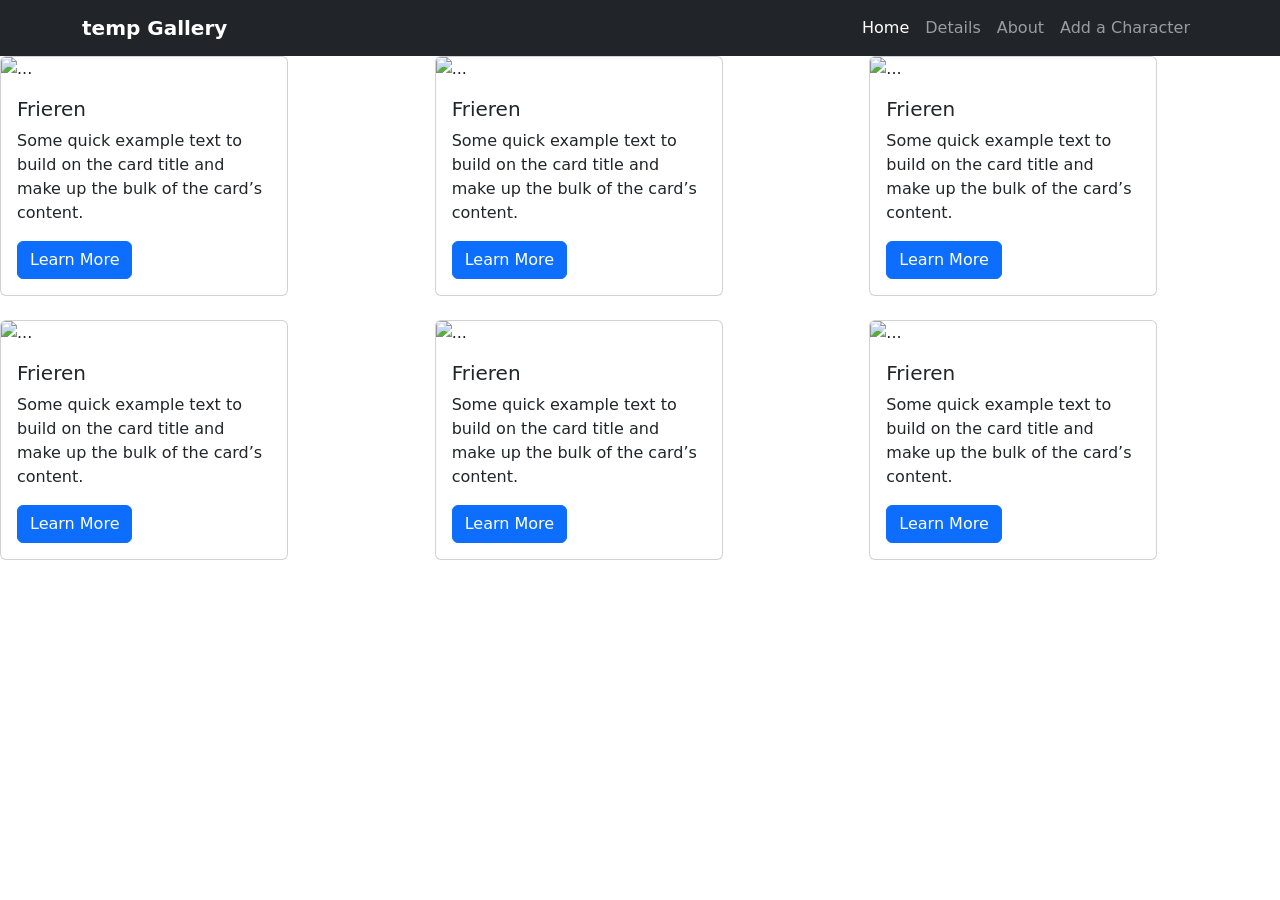
==== index.html @ ef2093a9 "Add detials in the head, and add styles.css" ====
<!DOCTYPE html>
<html lang="en">
<head>
    <meta charset="UTF-8">
    <meta name="viewport" content="width=device-width, initial-scale=1.0">
    <title>Frieren: Beyond Journey's End Character Gallery</title>
    <link href="https://cdn.jsdelivr.net/npm/bootstrap@5.3.0/dist/css/bootstrap.min.css" rel="stylesheet">
    <link rel="stylesheet" href="styles.css">
</head>

<!-- <body class="d-flex flex-column min-vh-100"> -->
    <body class="p-0 m-0 d-flex flex-column min-vh-100 w-100">
    <!-- Navigation Bar -->
    <nav class="navbar navbar-expand-lg navbar-dark bg-dark">
        <div class="container-lg">
            <a class="navbar-brand fw-bold" href="index.html"> temp Gallery</a>
            <button class="navbar-toggler" type="button" data-bs-toggle="collapse" data-bs-target="#navbarNav">
                <span class="navbar-toggler-icon"></span>
            </button>
            <div class="collapse navbar-collapse" id="navbarNav">
                <ul class="navbar-nav ms-auto">
                    <li class="nav-item"><a class="nav-link active" href="index.html">Home</a></li>
                    <li class="nav-item"><a class="nav-link" href="details.html">Details</a></li>
                    <li class="nav-item"><a class="nav-link" href="about.html">About</a></li>
                    <li class="nav-item"><a class="nav-link" href="new-character-form.html">Add a Character</a></li>
                </ul>
            </div>
        </div>
    </nav>

   
    <div class="row">
        <div class="col-md-6 col-lg-4 mb-4">
            <div class="card" style="width: 18rem;">
                <img src="https://static.wikia.nocookie.net/frieren/images/3/35/Frieren_anime_profile.png/revision/latest?cb=20230521074853" class="card-img-top" alt="...">
                <div class="card-body">
                    <h5 class="card-title">Frieren</h5>
                    <p class="card-text">Some quick example text to build on the card title and make up the bulk of the card’s content.</p>
                    <a href="details.html" class="btn btn-primary">Learn More</a>
                </div>
            </div>
        </div>
        <div class="col-md-6 col-lg-4 mb-4">
            <div class="card" style="width: 18rem;">
                <img src="https://static.wikia.nocookie.net/frieren/images/9/92/Himmel_anime_profile.png/revision/latest?cb=20230714204210" class="card-img-top" alt="...">
                <div class="card-body">
                    <h5 class="card-title">Frieren</h5>
                    <p class="card-text">Some quick example text to build on the card title and make up the bulk of the card’s content.</p>
                    <a href="details.html" class="btn btn-primary">Learn More</a>
                </div>
            </div>
        </div>
       <div class="col-md-6 col-lg-4 mb-4">
            <div class="card" style="width: 18rem;">
                <img src="https://static.wikia.nocookie.net/frieren/images/f/f2/Heiter_anime_profile.png/revision/latest?cb=20230714205913" class="card-img-top" alt="...">
                <div class="card-body">
                    <h5 class="card-title">Frieren</h5>
                    <p class="card-text">Some quick example text to build on the card title and make up the bulk of the card’s content.</p>
                    <a href="details.html" class="btn btn-primary">Learn More</a>
                </div>
            </div>
        </div>
        <div class="col-md-6 col-lg-4 mb-4">
            <div class="card" style="width: 18rem;">
                <img src="..." class="card-img-top" alt="...">
                <div class="card-body">
                    <h5 class="card-title">Frieren</h5>
                    <p class="card-text">Some quick example text to build on the card title and make up the bulk of the card’s content.</p>
                    <a href="details.html" class="btn btn-primary">Learn More</a>
                </div>
            </div>
        </div>
        <div class="col-md-6 col-lg-4 mb-4">
            <div class="card" style="width: 18rem;">
                <img src="..." class="card-img-top" alt="...">
                <div class="card-body">
                    <h5 class="card-title">Frieren</h5>
                    <p class="card-text">Some quick example text to build on the card title and make up the bulk of the card’s content.</p>
                    <a href="details.html" class="btn btn-primary">Learn More</a>
                </div>
            </div>
        </div>
        <div class="col-md-6 col-lg-4 mb-4">
            <div class="card" style="width: 18rem;">
                <img src="..." class="card-img-top" alt="...">
                <div class="card-body">
                    <h5 class="card-title">Frieren</h5>
                    <p class="card-text">Some quick example text to build on the card title and make up the bulk of the card’s content.</p>
                    <a href="details.html" class="btn btn-primary">Learn More</a>
                </div>
            </div>
        </div>
    </div>
    
</body>
</html>
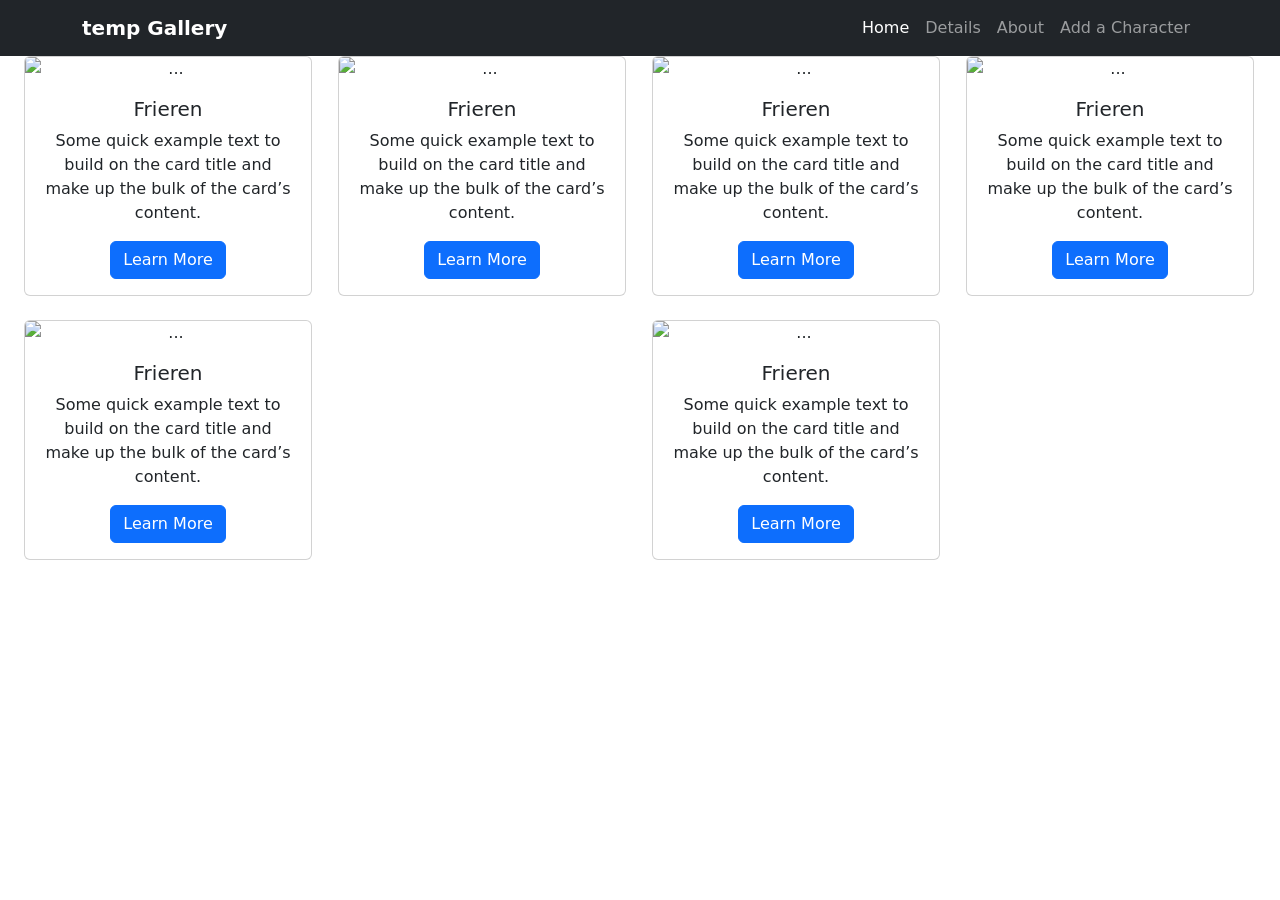
==== commit dd64ca26: "Add character portraits to index.html" ====
--- a/index.html
+++ b/index.html
@@ -28,69 +28,69 @@
         </div>
     </nav>
 
-   
-    <div class="row">
-        <div class="col-md-6 col-lg-4 mb-4">
-            <div class="card" style="width: 18rem;">
-                <img src="https://static.wikia.nocookie.net/frieren/images/3/35/Frieren_anime_profile.png/revision/latest?cb=20230521074853" class="card-img-top" alt="...">
-                <div class="card-body">
-                    <h5 class="card-title">Frieren</h5>
-                    <p class="card-text">Some quick example text to build on the card title and make up the bulk of the card’s content.</p>
-                    <a href="details.html" class="btn btn-primary">Learn More</a>
+   <div class="container-fluid px-4 text-center">
+        <div class="row">
+            <div class="col">
+                <div class="card" style="width: 18rem;">
+                    <img src="https://static.wikia.nocookie.net/frieren/images/3/35/Frieren_anime_profile.png/revision/latest?cb=20230521074853" class="card-img-top" alt="...">
+                    <div class="card-body">
+                        <h5 class="card-title">Frieren</h5>
+                        <p class="card-text">Some quick example text to build on the card title and make up the bulk of the card’s content.</p>
+                        <a href="details.html" class="btn btn-primary">Learn More</a>
+                    </div>
                 </div>
             </div>
-        </div>
-        <div class="col-md-6 col-lg-4 mb-4">
-            <div class="card" style="width: 18rem;">
-                <img src="https://static.wikia.nocookie.net/frieren/images/9/92/Himmel_anime_profile.png/revision/latest?cb=20230714204210" class="card-img-top" alt="...">
-                <div class="card-body">
-                    <h5 class="card-title">Frieren</h5>
-                    <p class="card-text">Some quick example text to build on the card title and make up the bulk of the card’s content.</p>
-                    <a href="details.html" class="btn btn-primary">Learn More</a>
+            <div class="col mb-4">
+                <div class="card" style="width: 18rem;">
+                    <img src="https://static.wikia.nocookie.net/frieren/images/9/92/Himmel_anime_profile.png/revision/latest?cb=20230714204210" class="card-img-top" alt="...">
+                    <div class="card-body">
+                        <h5 class="card-title">Frieren</h5>
+                        <p class="card-text">Some quick example text to build on the card title and make up the bulk of the card’s content.</p>
+                        <a href="details.html" class="btn btn-primary">Learn More</a>
+                    </div>
                 </div>
             </div>
-        </div>
-       <div class="col-md-6 col-lg-4 mb-4">
-            <div class="card" style="width: 18rem;">
-                <img src="https://static.wikia.nocookie.net/frieren/images/f/f2/Heiter_anime_profile.png/revision/latest?cb=20230714205913" class="card-img-top" alt="...">
-                <div class="card-body">
-                    <h5 class="card-title">Frieren</h5>
-                    <p class="card-text">Some quick example text to build on the card title and make up the bulk of the card’s content.</p>
-                    <a href="details.html" class="btn btn-primary">Learn More</a>
+        <div class="col mb-4">
+                <div class="card" style="width: 18rem;">
+                    <img src="https://static.wikia.nocookie.net/frieren/images/f/f2/Heiter_anime_profile.png/revision/latest?cb=20230714205913" class="card-img-top" alt="...">
+                    <div class="card-body">
+                        <h5 class="card-title">Frieren</h5>
+                        <p class="card-text">Some quick example text to build on the card title and make up the bulk of the card’s content.</p>
+                        <a href="details.html" class="btn btn-primary">Learn More</a>
+                    </div>
                 </div>
             </div>
-        </div>
-        <div class="col-md-6 col-lg-4 mb-4">
-            <div class="card" style="width: 18rem;">
-                <img src="..." class="card-img-top" alt="...">
-                <div class="card-body">
-                    <h5 class="card-title">Frieren</h5>
-                    <p class="card-text">Some quick example text to build on the card title and make up the bulk of the card’s content.</p>
-                    <a href="details.html" class="btn btn-primary">Learn More</a>
+            <div class="col mb-4">
+                <div class="card" style="width: 18rem;">
+                    <img src="https://static.wikia.nocookie.net/frieren/images/9/97/Eisen_anime_profile.png/revision/latest?cb=20230714205930" class="card-img-top" alt="...">
+                    <div class="card-body">
+                        <h5 class="card-title">Frieren</h5>
+                        <p class="card-text">Some quick example text to build on the card title and make up the bulk of the card’s content.</p>
+                        <a href="details.html" class="btn btn-primary">Learn More</a>
+                    </div>
                 </div>
             </div>
-        </div>
-        <div class="col-md-6 col-lg-4 mb-4">
-            <div class="card" style="width: 18rem;">
-                <img src="..." class="card-img-top" alt="...">
-                <div class="card-body">
-                    <h5 class="card-title">Frieren</h5>
-                    <p class="card-text">Some quick example text to build on the card title and make up the bulk of the card’s content.</p>
-                    <a href="details.html" class="btn btn-primary">Learn More</a>
+            <div class="col mb-4">
+                <div class="card" style="width: 18rem;">
+                    <img src="https://static.wikia.nocookie.net/frieren/images/3/3a/Fern_anime_profile.png/revision/latest?cb=20230807091524" class="card-img-top" alt="...">
+                    <div class="card-body">
+                        <h5 class="card-title">Frieren</h5>
+                        <p class="card-text">Some quick example text to build on the card title and make up the bulk of the card’s content.</p>
+                        <a href="details.html" class="btn btn-primary">Learn More</a>
+                    </div>
                 </div>
             </div>
-        </div>
-        <div class="col-md-6 col-lg-4 mb-4">
-            <div class="card" style="width: 18rem;">
-                <img src="..." class="card-img-top" alt="...">
-                <div class="card-body">
-                    <h5 class="card-title">Frieren</h5>
-                    <p class="card-text">Some quick example text to build on the card title and make up the bulk of the card’s content.</p>
-                    <a href="details.html" class="btn btn-primary">Learn More</a>
+            <div class="col mb-4">
+                <div class="card" style="width: 18rem;">
+                    <img src="https://static.wikia.nocookie.net/frieren/images/4/45/Stark_anime_profile.png/revision/latest?cb=20230807091552" class="card-img-top" alt="...">
+                    <div class="card-body">
+                        <h5 class="card-title">Frieren</h5>
+                        <p class="card-text">Some quick example text to build on the card title and make up the bulk of the card’s content.</p>
+                        <a href="details.html" class="btn btn-primary">Learn More</a>
+                    </div>
                 </div>
             </div>
         </div>
     </div>
-    
 </body>
 </html>
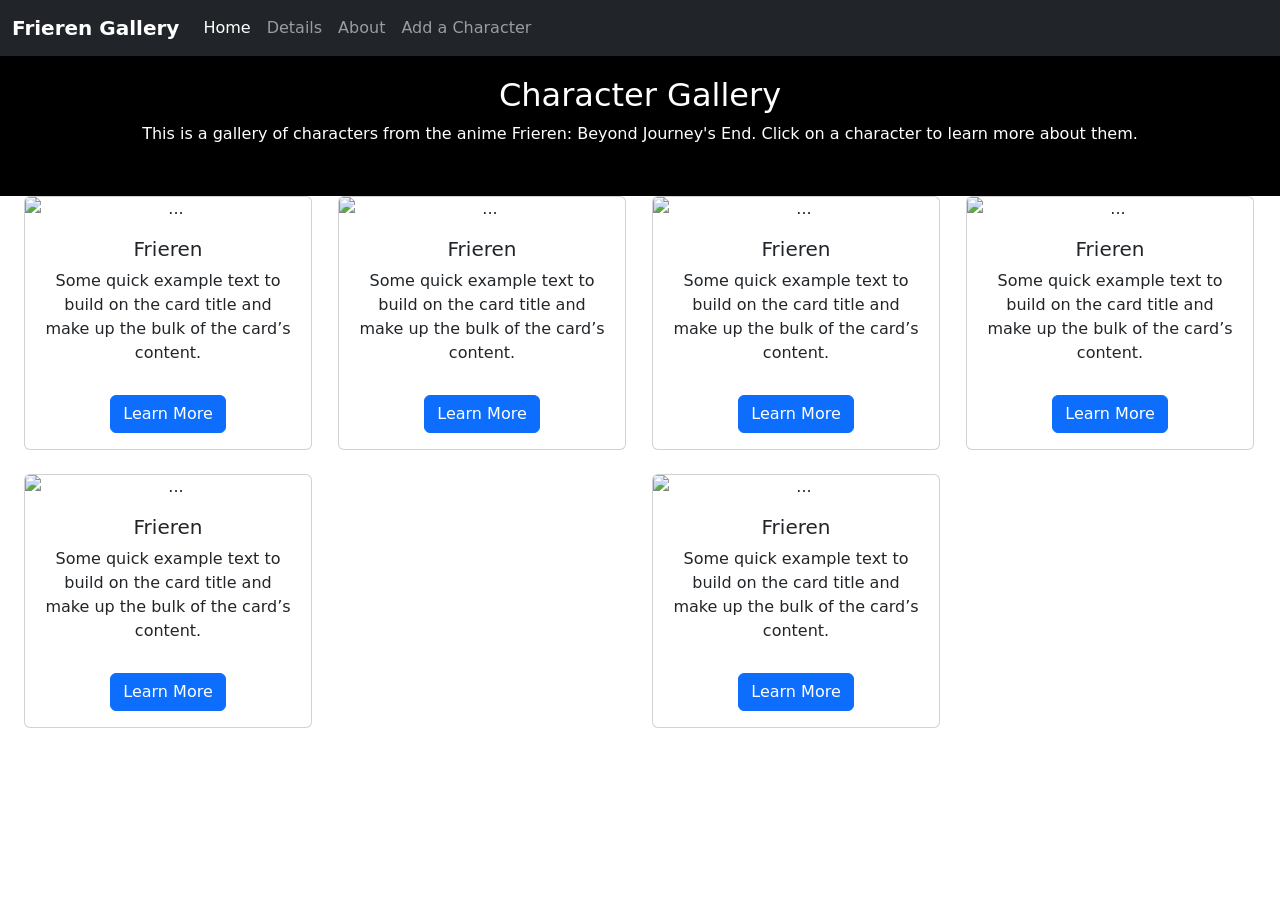
==== commit 0a131d69: "Add nav bar to all pages" ====
--- a/index.html
+++ b/index.html
@@ -8,17 +8,17 @@
     <link rel="stylesheet" href="styles.css">
 </head>
 
-<!-- <body class="d-flex flex-column min-vh-100"> -->
+
     <body class="p-0 m-0 d-flex flex-column min-vh-100 w-100">
     <!-- Navigation Bar -->
     <nav class="navbar navbar-expand-lg navbar-dark bg-dark">
-        <div class="container-lg">
-            <a class="navbar-brand fw-bold" href="index.html"> temp Gallery</a>
+        <div class="container-fluid">
+            <a class="navbar-brand fw-bold" href="index.html"> Frieren Gallery</a>
             <button class="navbar-toggler" type="button" data-bs-toggle="collapse" data-bs-target="#navbarNav">
                 <span class="navbar-toggler-icon"></span>
             </button>
             <div class="collapse navbar-collapse" id="navbarNav">
-                <ul class="navbar-nav ms-auto">
+                <ul class="navbar-nav me-auto">
                     <li class="nav-item"><a class="nav-link active" href="index.html">Home</a></li>
                     <li class="nav-item"><a class="nav-link" href="details.html">Details</a></li>
                     <li class="nav-item"><a class="nav-link" href="about.html">About</a></li>
@@ -27,6 +27,16 @@
             </div>
         </div>
     </nav>
+
+    <!-- Introduction Text -->    
+    <div style="background-color:black;color:white;padding:20px;">
+        <h2 class="text-center">Character Gallery</h2>
+        <p class="text-center">This is a gallery of characters from the anime Frieren: Beyond Journey's End. Click on a character to learn more about them.
+        </p>
+    </div>
+ 
+    
+
 
    <div class="container-fluid px-4 text-center">
         <div class="row">
--- a/styles.css
+++ b/styles.css
@@ -0,0 +1,10 @@
+/* styles.css */
+/*body {
+    background-color: #f8f9fa;
+    font-family: Arial, sans-serif;
+} */
+
+p {
+    margin-bottom: 30px;
+    
+}
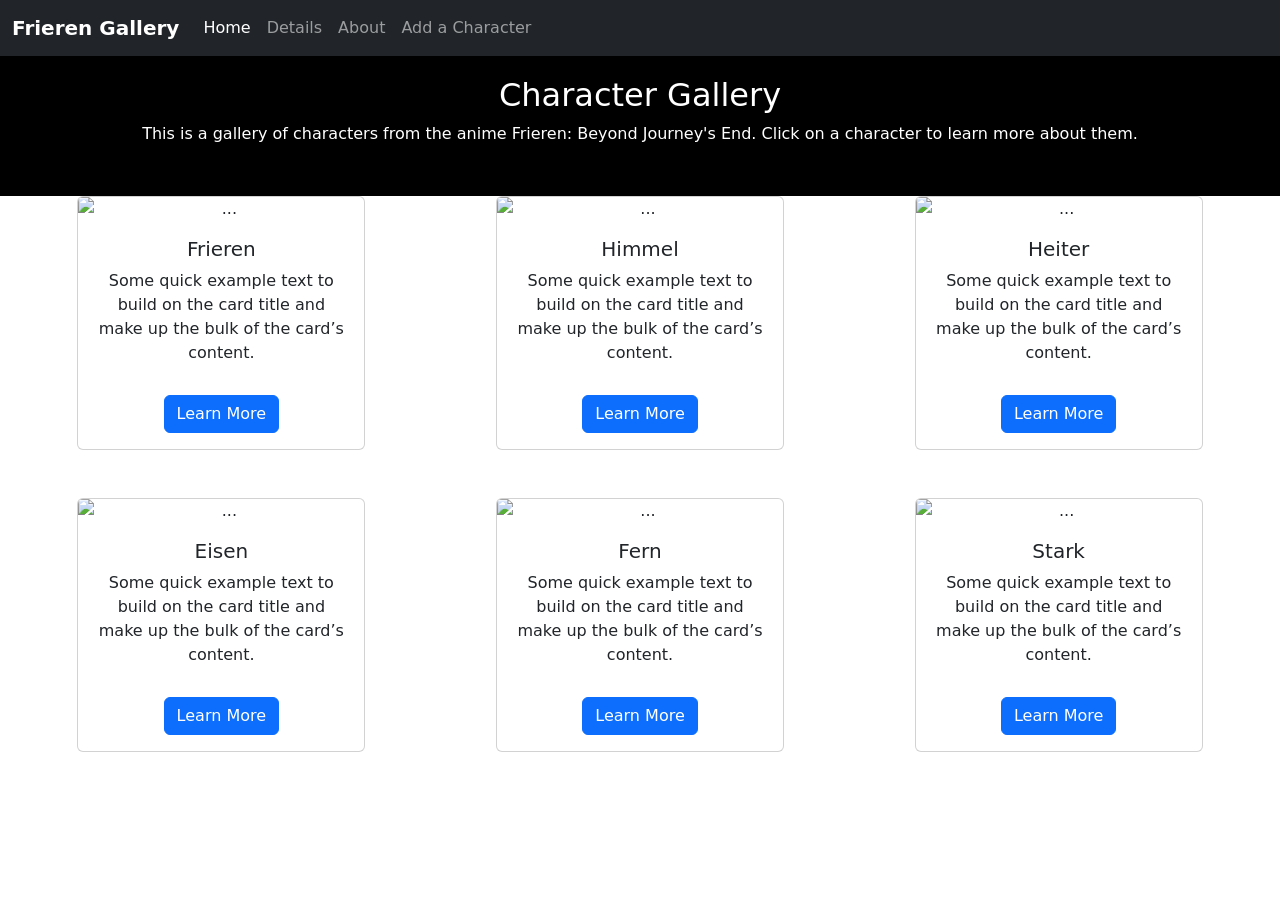
==== commit 6bfa6451: "Change card layout and names" ====
--- a/index.html
+++ b/index.html
@@ -28,19 +28,21 @@
         </div>
     </nav>
 
+    <!-- Main Content -->
     <!-- Introduction Text -->    
     <div style="background-color:black;color:white;padding:20px;">
         <h2 class="text-center">Character Gallery</h2>
         <p class="text-center">This is a gallery of characters from the anime Frieren: Beyond Journey's End. Click on a character to learn more about them.
         </p>
     </div>
- 
+    <!-- Search Bar -->    
     
 
 
+    <!-- Character Cards --> 
    <div class="container-fluid px-4 text-center">
-        <div class="row">
-            <div class="col">
+        <div class="row justify-content-center align-items-start g-4">
+            <div class="col-12 col-md-6 col-lg-4 mb-4 d-flex justify-content-center">
                 <div class="card" style="width: 18rem;">
                     <img src="https://static.wikia.nocookie.net/frieren/images/3/35/Frieren_anime_profile.png/revision/latest?cb=20230521074853" class="card-img-top" alt="...">
                     <div class="card-body">
@@ -50,51 +52,51 @@
                     </div>
                 </div>
             </div>
-            <div class="col mb-4">
+            <div class="col-12 col-md-6 col-lg-4 mb-4 d-flex justify-content-center">
                 <div class="card" style="width: 18rem;">
                     <img src="https://static.wikia.nocookie.net/frieren/images/9/92/Himmel_anime_profile.png/revision/latest?cb=20230714204210" class="card-img-top" alt="...">
                     <div class="card-body">
-                        <h5 class="card-title">Frieren</h5>
+                        <h5 class="card-title">Himmel</h5>
                         <p class="card-text">Some quick example text to build on the card title and make up the bulk of the card’s content.</p>
                         <a href="details.html" class="btn btn-primary">Learn More</a>
                     </div>
                 </div>
             </div>
-        <div class="col mb-4">
+            <div class="col-12 col-md-6 col-lg-4 mb-4 d-flex justify-content-center">
                 <div class="card" style="width: 18rem;">
                     <img src="https://static.wikia.nocookie.net/frieren/images/f/f2/Heiter_anime_profile.png/revision/latest?cb=20230714205913" class="card-img-top" alt="...">
                     <div class="card-body">
-                        <h5 class="card-title">Frieren</h5>
+                        <h5 class="card-title">Heiter</h5>
                         <p class="card-text">Some quick example text to build on the card title and make up the bulk of the card’s content.</p>
                         <a href="details.html" class="btn btn-primary">Learn More</a>
                     </div>
                 </div>
             </div>
-            <div class="col mb-4">
+            <div class="col-12 col-md-6 col-lg-4 mb-4 d-flex justify-content-center">
                 <div class="card" style="width: 18rem;">
                     <img src="https://static.wikia.nocookie.net/frieren/images/9/97/Eisen_anime_profile.png/revision/latest?cb=20230714205930" class="card-img-top" alt="...">
                     <div class="card-body">
-                        <h5 class="card-title">Frieren</h5>
+                        <h5 class="card-title">Eisen</h5>
                         <p class="card-text">Some quick example text to build on the card title and make up the bulk of the card’s content.</p>
                         <a href="details.html" class="btn btn-primary">Learn More</a>
                     </div>
                 </div>
             </div>
-            <div class="col mb-4">
+            <div class="col-12 col-md-6 col-lg-4 mb-4 d-flex justify-content-center">
                 <div class="card" style="width: 18rem;">
                     <img src="https://static.wikia.nocookie.net/frieren/images/3/3a/Fern_anime_profile.png/revision/latest?cb=20230807091524" class="card-img-top" alt="...">
                     <div class="card-body">
-                        <h5 class="card-title">Frieren</h5>
+                        <h5 class="card-title">Fern</h5>
                         <p class="card-text">Some quick example text to build on the card title and make up the bulk of the card’s content.</p>
                         <a href="details.html" class="btn btn-primary">Learn More</a>
                     </div>
                 </div>
             </div>
-            <div class="col mb-4">
+            <div class="col-12 col-md-6 col-lg-4 mb-4 d-flex justify-content-center">
                 <div class="card" style="width: 18rem;">
                     <img src="https://static.wikia.nocookie.net/frieren/images/4/45/Stark_anime_profile.png/revision/latest?cb=20230807091552" class="card-img-top" alt="...">
                     <div class="card-body">
-                        <h5 class="card-title">Frieren</h5>
+                        <h5 class="card-title">Stark</h5>
                         <p class="card-text">Some quick example text to build on the card title and make up the bulk of the card’s content.</p>
                         <a href="details.html" class="btn btn-primary">Learn More</a>
                     </div>
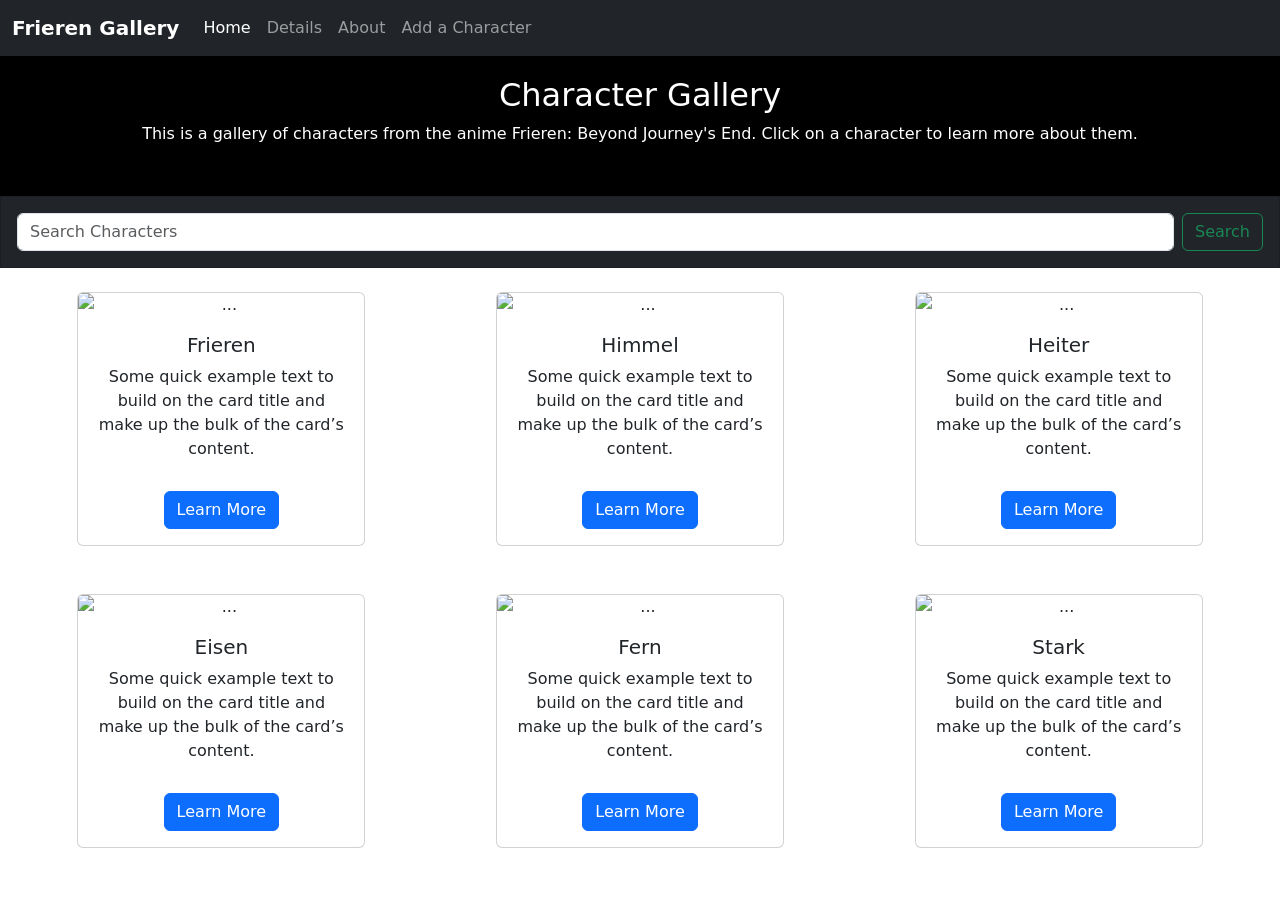
==== commit c3530d31: "Add Search bar" ====
--- a/index.html
+++ b/index.html
@@ -36,7 +36,14 @@
         </p>
     </div>
     <!-- Search Bar -->    
-    
+    <div class="card rounded-0 bg-dark mb-4">
+        <div class="card-body">
+            <form class="d-flex" role="search">
+                <input class="form-control me-2" type="search" placeholder="Search Characters" aria-label="Search">
+                <button class="btn btn-outline-success" type="submit">Search</button>
+            </form>
+        </div>
+    </div>
 
 
     <!-- Character Cards --> 
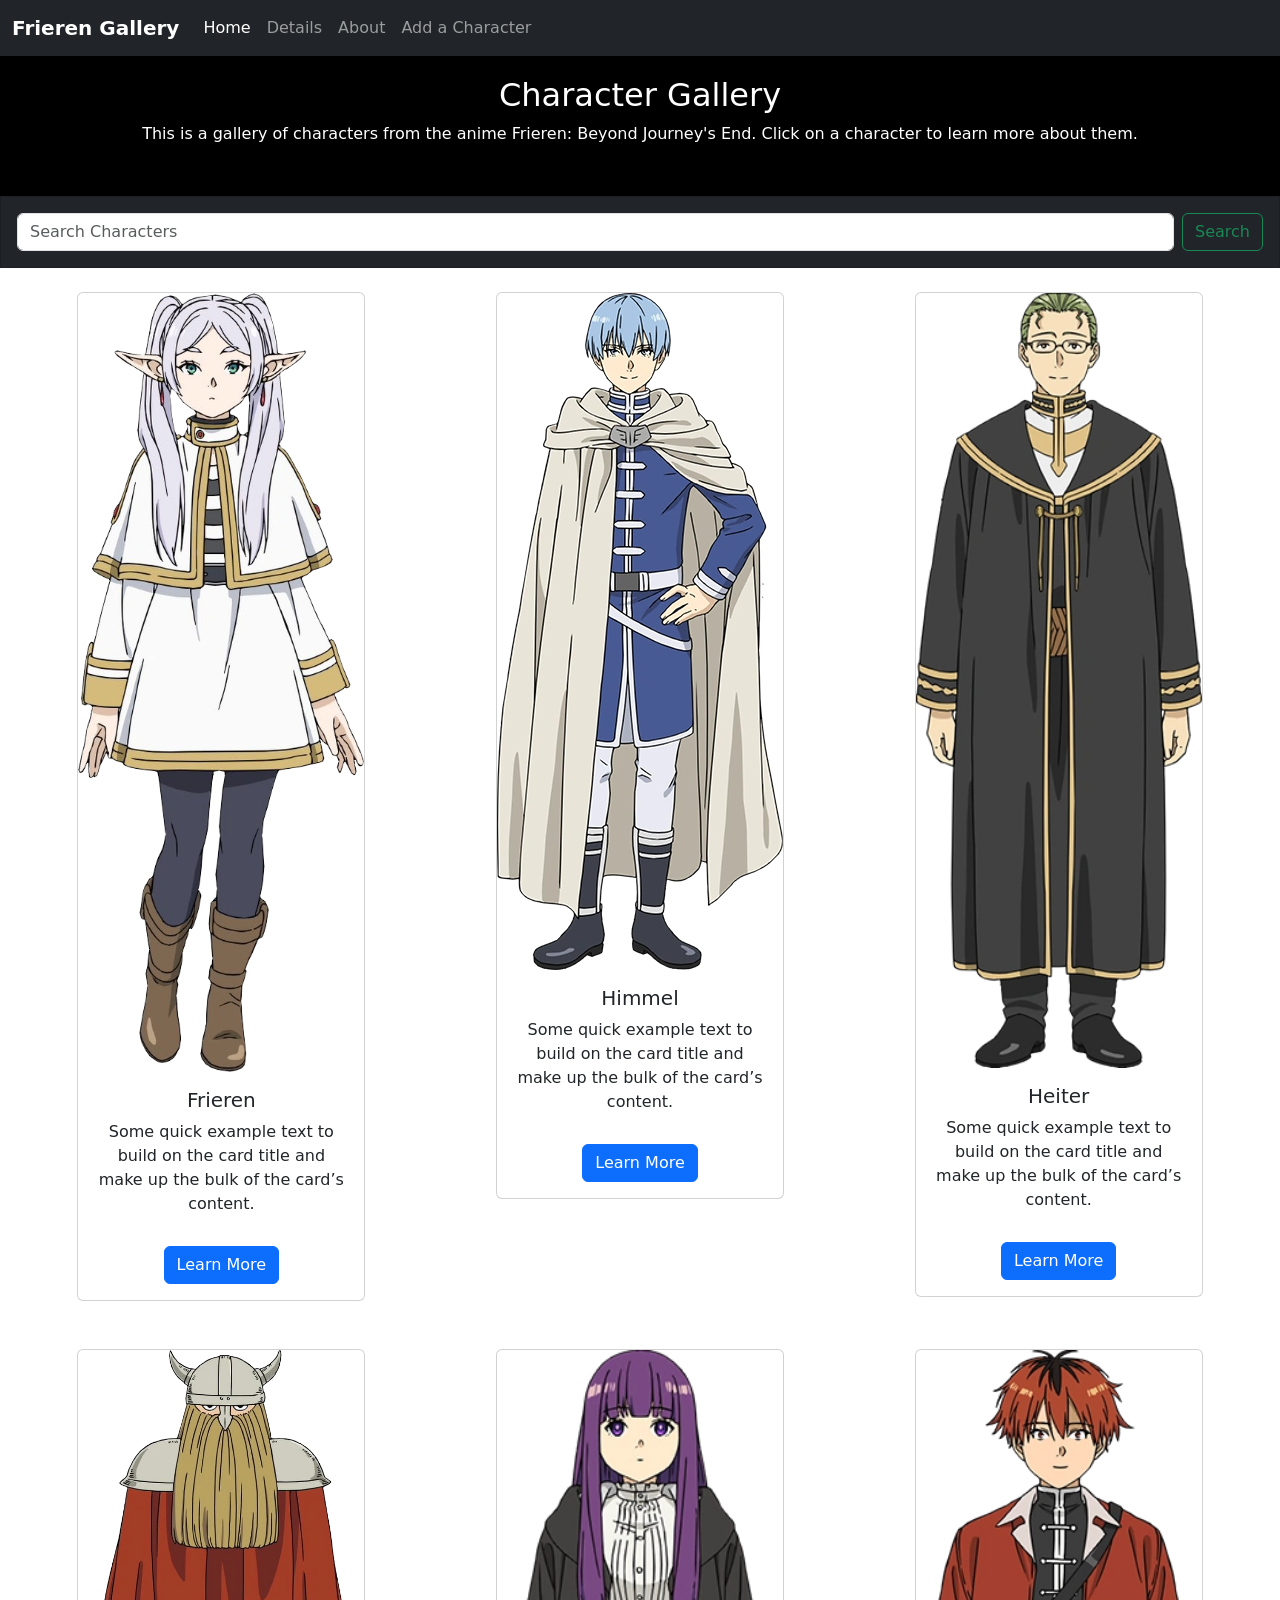
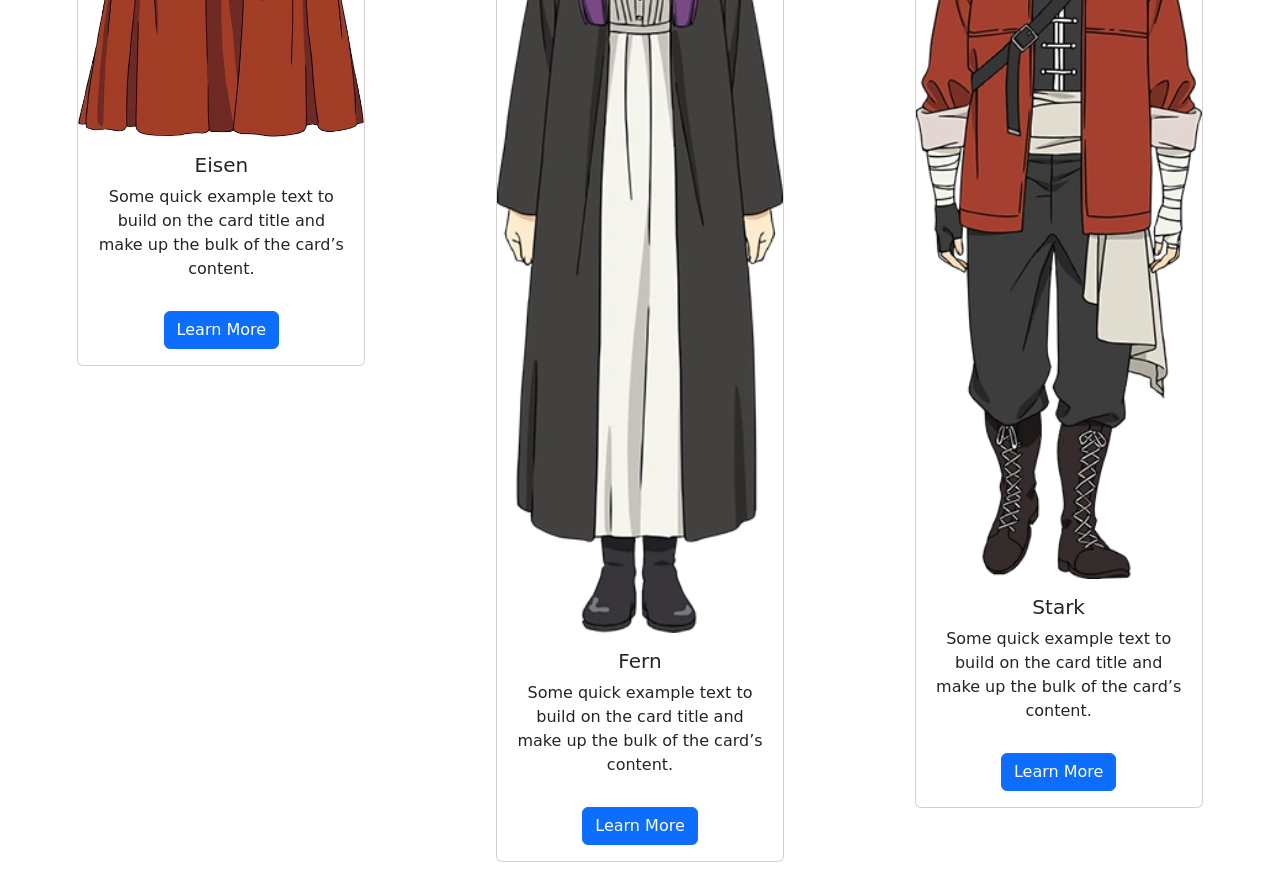
==== commit 78d7ccf6: "Change image path to reletive" ====
--- a/index.html
+++ b/index.html
@@ -51,7 +51,7 @@
         <div class="row justify-content-center align-items-start g-4">
             <div class="col-12 col-md-6 col-lg-4 mb-4 d-flex justify-content-center">
                 <div class="card" style="width: 18rem;">
-                    <img src="https://static.wikia.nocookie.net/frieren/images/3/35/Frieren_anime_profile.png/revision/latest?cb=20230521074853" class="card-img-top" alt="...">
+                    <img src="Frieren_anime_profile.webp" class="card-img-top" alt="...">
                     <div class="card-body">
                         <h5 class="card-title">Frieren</h5>
                         <p class="card-text">Some quick example text to build on the card title and make up the bulk of the card’s content.</p>
@@ -61,7 +61,7 @@
             </div>
             <div class="col-12 col-md-6 col-lg-4 mb-4 d-flex justify-content-center">
                 <div class="card" style="width: 18rem;">
-                    <img src="https://static.wikia.nocookie.net/frieren/images/9/92/Himmel_anime_profile.png/revision/latest?cb=20230714204210" class="card-img-top" alt="...">
+                    <img src="Himmel_anime_profile.webp" class="card-img-top" alt="...">
                     <div class="card-body">
                         <h5 class="card-title">Himmel</h5>
                         <p class="card-text">Some quick example text to build on the card title and make up the bulk of the card’s content.</p>
@@ -71,7 +71,7 @@
             </div>
             <div class="col-12 col-md-6 col-lg-4 mb-4 d-flex justify-content-center">
                 <div class="card" style="width: 18rem;">
-                    <img src="https://static.wikia.nocookie.net/frieren/images/f/f2/Heiter_anime_profile.png/revision/latest?cb=20230714205913" class="card-img-top" alt="...">
+                    <img src="Heiter_anime_profile.webp" class="card-img-top" alt="...">
                     <div class="card-body">
                         <h5 class="card-title">Heiter</h5>
                         <p class="card-text">Some quick example text to build on the card title and make up the bulk of the card’s content.</p>
@@ -81,7 +81,7 @@
             </div>
             <div class="col-12 col-md-6 col-lg-4 mb-4 d-flex justify-content-center">
                 <div class="card" style="width: 18rem;">
-                    <img src="https://static.wikia.nocookie.net/frieren/images/9/97/Eisen_anime_profile.png/revision/latest?cb=20230714205930" class="card-img-top" alt="...">
+                    <img src="Eisen_anime_profile.webp" class="card-img-top" alt="...">
                     <div class="card-body">
                         <h5 class="card-title">Eisen</h5>
                         <p class="card-text">Some quick example text to build on the card title and make up the bulk of the card’s content.</p>
@@ -91,7 +91,7 @@
             </div>
             <div class="col-12 col-md-6 col-lg-4 mb-4 d-flex justify-content-center">
                 <div class="card" style="width: 18rem;">
-                    <img src="https://static.wikia.nocookie.net/frieren/images/3/3a/Fern_anime_profile.png/revision/latest?cb=20230807091524" class="card-img-top" alt="...">
+                    <img src="Fern_anime_profile.webp" class="card-img-top" alt="...">
                     <div class="card-body">
                         <h5 class="card-title">Fern</h5>
                         <p class="card-text">Some quick example text to build on the card title and make up the bulk of the card’s content.</p>
@@ -101,7 +101,7 @@
             </div>
             <div class="col-12 col-md-6 col-lg-4 mb-4 d-flex justify-content-center">
                 <div class="card" style="width: 18rem;">
-                    <img src="https://static.wikia.nocookie.net/frieren/images/4/45/Stark_anime_profile.png/revision/latest?cb=20230807091552" class="card-img-top" alt="...">
+                    <img src="Stark_anime_profile.webp" class="card-img-top" alt="...">
                     <div class="card-body">
                         <h5 class="card-title">Stark</h5>
                         <p class="card-text">Some quick example text to build on the card title and make up the bulk of the card’s content.</p>
--- a/styles.css
+++ b/styles.css
@@ -1,10 +1,8 @@
 /* styles.css */
 /*body {
     background-color: #f8f9fa;
-    font-family: Arial, sans-serif;
 } */
 
 p {
     margin-bottom: 30px;
-    
 }
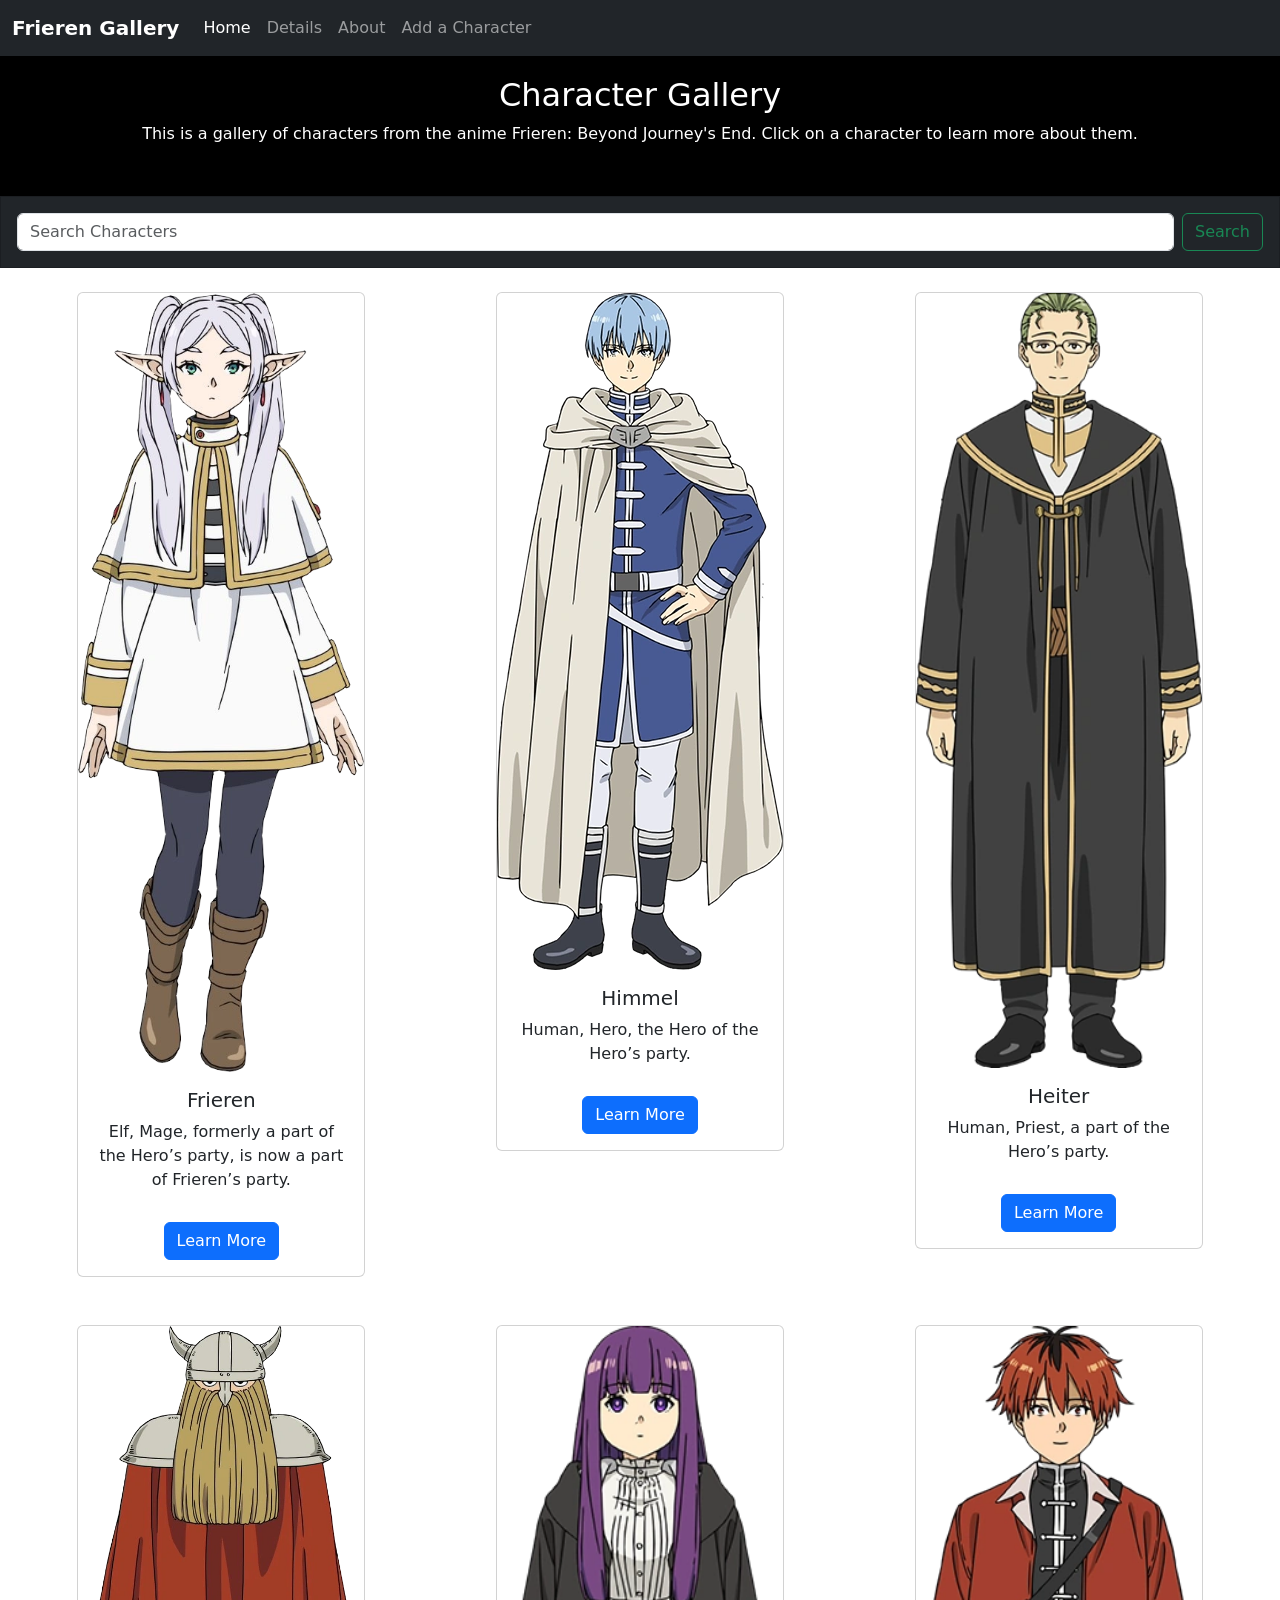
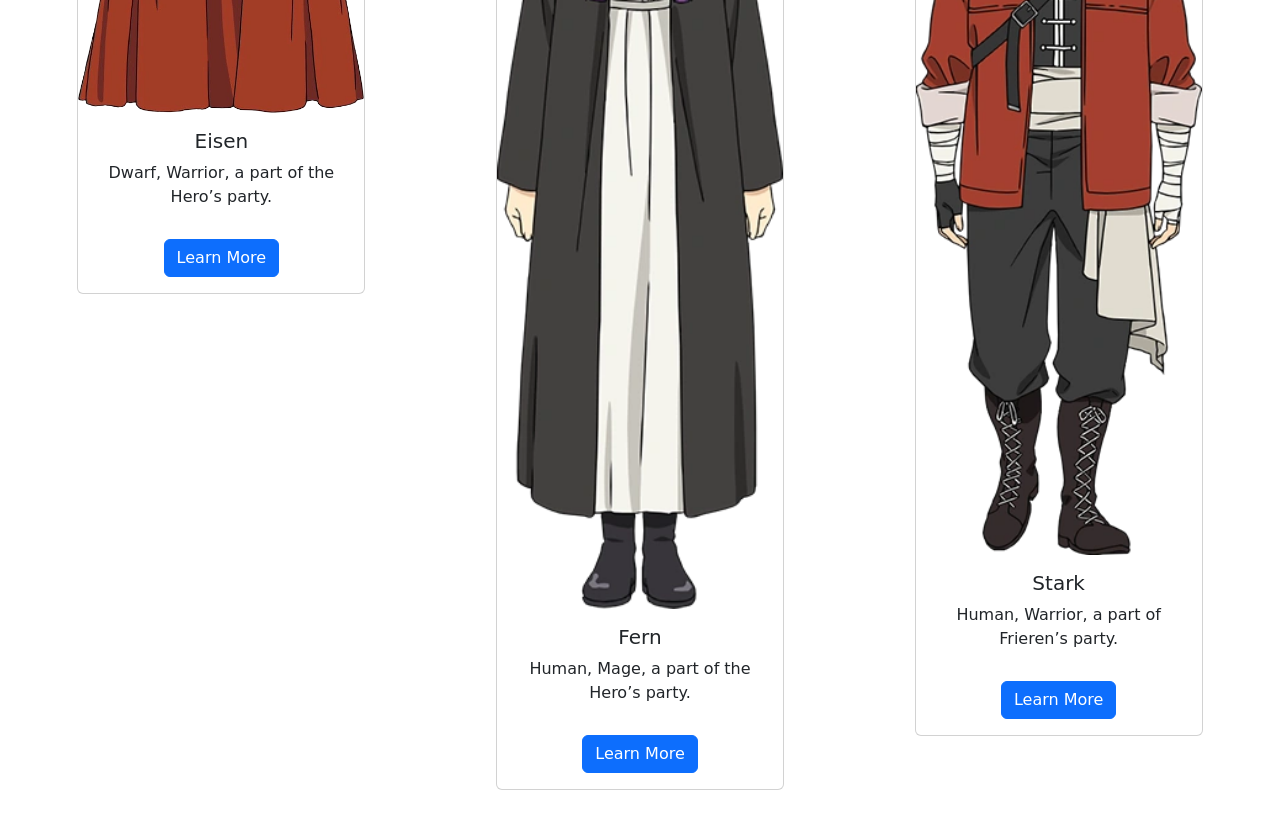
==== commit 6a1a150a: "Add text to the cards" ====
--- a/index.html
+++ b/index.html
@@ -54,7 +54,7 @@
                     <img src="Frieren_anime_profile.webp" class="card-img-top" alt="...">
                     <div class="card-body">
                         <h5 class="card-title">Frieren</h5>
-                        <p class="card-text">Some quick example text to build on the card title and make up the bulk of the card’s content.</p>
+                        <p class="card-text">Elf, Mage, formerly a part of the Hero’s party, is now a part of Frieren’s party.</p>
                         <a href="details.html" class="btn btn-primary">Learn More</a>
                     </div>
                 </div>
@@ -64,7 +64,7 @@
                     <img src="Himmel_anime_profile.webp" class="card-img-top" alt="...">
                     <div class="card-body">
                         <h5 class="card-title">Himmel</h5>
-                        <p class="card-text">Some quick example text to build on the card title and make up the bulk of the card’s content.</p>
+                        <p class="card-text">Human, Hero, the Hero of the Hero’s party.</p>
                         <a href="details.html" class="btn btn-primary">Learn More</a>
                     </div>
                 </div>
@@ -74,7 +74,7 @@
                     <img src="Heiter_anime_profile.webp" class="card-img-top" alt="...">
                     <div class="card-body">
                         <h5 class="card-title">Heiter</h5>
-                        <p class="card-text">Some quick example text to build on the card title and make up the bulk of the card’s content.</p>
+                        <p class="card-text">Human, Priest, a part of the Hero’s party. </p>
                         <a href="details.html" class="btn btn-primary">Learn More</a>
                     </div>
                 </div>
@@ -84,7 +84,7 @@
                     <img src="Eisen_anime_profile.webp" class="card-img-top" alt="...">
                     <div class="card-body">
                         <h5 class="card-title">Eisen</h5>
-                        <p class="card-text">Some quick example text to build on the card title and make up the bulk of the card’s content.</p>
+                        <p class="card-text">Dwarf, Warrior, a part of the Hero’s party. </p>
                         <a href="details.html" class="btn btn-primary">Learn More</a>
                     </div>
                 </div>
@@ -94,7 +94,7 @@
                     <img src="Fern_anime_profile.webp" class="card-img-top" alt="...">
                     <div class="card-body">
                         <h5 class="card-title">Fern</h5>
-                        <p class="card-text">Some quick example text to build on the card title and make up the bulk of the card’s content.</p>
+                        <p class="card-text">Human, Mage, a part of the Hero’s party. </p>
                         <a href="details.html" class="btn btn-primary">Learn More</a>
                     </div>
                 </div>
@@ -104,7 +104,7 @@
                     <img src="Stark_anime_profile.webp" class="card-img-top" alt="...">
                     <div class="card-body">
                         <h5 class="card-title">Stark</h5>
-                        <p class="card-text">Some quick example text to build on the card title and make up the bulk of the card’s content.</p>
+                        <p class="card-text">Human, Warrior, a part of Frieren’s party.</p>
                         <a href="details.html" class="btn btn-primary">Learn More</a>
                     </div>
                 </div>
